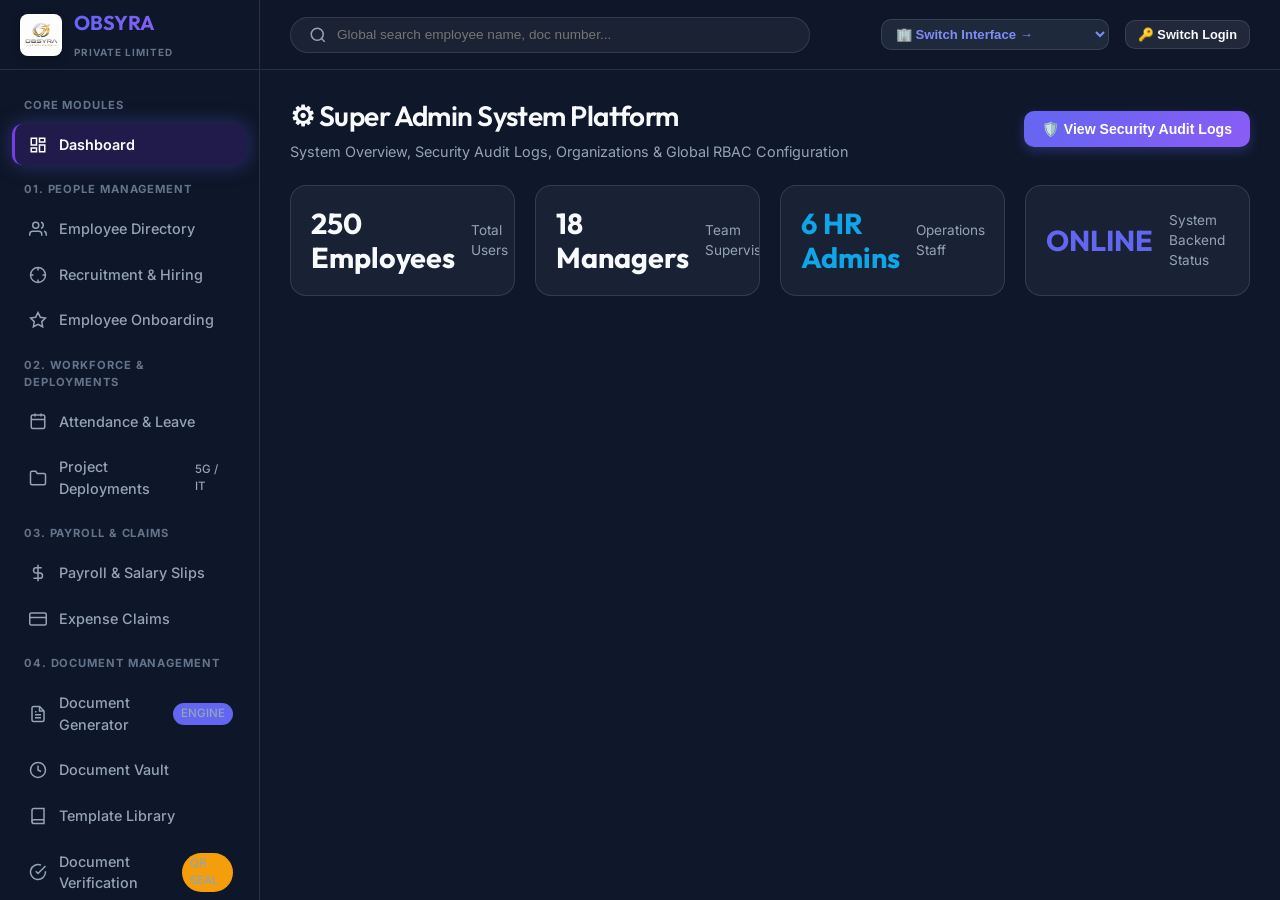
==== index.html @ b4c15754 "Comprehensive Enhancement of Obsyra Enterprise Asset Management Suite & Audit Trail Modal (v3.7.0 Bu" ====
<!DOCTYPE html>
<html lang="en">
<head>
  <meta charset="UTF-8">
  <meta name="viewport" content="width=device-width, initial-scale=1.0">
  <meta http-equiv="Cache-Control" content="no-cache, no-store, must-revalidate">
  <meta http-equiv="Pragma" content="no-cache">
  <meta http-equiv="Expires" content="0">
  <title>Obsyra HR — Enterprise Document Management & HR System</title>
  
  <!-- Google Fonts -->
  <link rel="preconnect" href="https://fonts.googleapis.com">
  <link rel="preconnect" href="https://fonts.gstatic.com" crossorigin>
  <link href="https://fonts.googleapis.com/css2?family=Inter:wght@300;400;500;600;700&family=Outfit:wght@500;600;700;800&display=swap" rel="stylesheet">
  
  <!-- Application Stylesheets -->
  <link rel="stylesheet" href="css/main.css">
  <link rel="stylesheet" href="css/components.css">
  <link rel="stylesheet" href="css/document-generator.css">

  <!-- Global Navigation Proxy Script -->
  <script>
    window.store = window.store || {
      navigate: function(v, p) {
        window.pendingView = v;
        window.pendingParams = p;
      }
    };
    window.hrApp = window.hrApp || {
      navigate: function(v, p) {
        if (window.store && typeof window.store.navigate === 'function') {
          window.store.navigate(v, p);
        } else {
          window.pendingView = v;
          window.pendingParams = p;
        }
      },
      resetSystemState: function() {
        if (window.store && typeof window.store.resetState === 'function') {
          window.store.resetState();
        } else {
          localStorage.clear();
          location.reload();
        }
      }
    };
  </script>
</head>
<body>

  <div id="app">
    <!-- Left Navigation Sidebar Drawer -->
    <aside class="sidebar">
      <div class="sidebar-header">
        <img src="assets/obsyra_logo.jpg" alt="Obsyra Logo" style="width: 42px; height: 42px; border-radius: 8px; object-fit: contain; background: #ffffff; padding: 2px; box-shadow: 0 2px 8px rgba(0,0,0,0.3);" />
        <div>
          <div class="sidebar-brand-text">OBSYRA</div>
          <small style="color: var(--text-subtle); font-size: 0.62rem; font-weight: 700; letter-spacing: 1px;">PRIVATE LIMITED</small>
        </div>
      </div>

      <nav class="sidebar-menu">
        <div class="menu-section-label">Core Modules</div>
        
        <a href="#dashboard" class="nav-item sidebar-nav-item active" data-module="dashboard" data-view="dashboard" onclick="window.store.navigate('dashboard'); return false;">
          <svg viewBox="0 0 24 24" fill="none" stroke="currentColor" stroke-width="2"><rect x="3" y="3" width="7" height="9"></rect><rect x="14" y="3" width="7" height="5"></rect><rect x="14" y="12" width="7" height="9"></rect><rect x="3" y="16" width="7" height="5"></rect></svg>
          Dashboard
        </a>

        <div class="menu-section-label">01. People Management</div>

        <a href="#employees" class="nav-item sidebar-nav-item" data-module="employees" data-view="employees" onclick="window.store.navigate('employees'); return false;">
          <svg viewBox="0 0 24 24" fill="none" stroke="currentColor" stroke-width="2"><path d="M17 21v-2a4 4 0 0 0-4-4H5a4 4 0 0 0-4 4v2"></path><circle cx="9" cy="7" r="4"></circle><path d="M23 21v-2a4 4 0 0 0-3-3.87"></path><path d="M16 3.13a4 4 0 0 1 0 7.75"></path></svg>
          Employee Directory
        </a>

        <a href="#recruitment" class="nav-item sidebar-nav-item" data-module="recruitment" data-view="recruitment" onclick="window.store.navigate('recruitment'); return false;">
          <svg viewBox="0 0 24 24" fill="none" stroke="currentColor" stroke-width="2"><circle cx="12" cy="12" r="10"></circle><line x1="22" y1="12" x2="18" y2="12"></line><line x1="6" y1="12" x2="2" y2="12"></line><line x1="12" y1="6" x2="12" y2="2"></line><line x1="12" y1="22" x2="12" y2="18"></line></svg>
          Recruitment & Hiring
        </a>

        <a href="#onboarding" class="nav-item sidebar-nav-item" data-module="onboarding" data-view="onboarding" onclick="window.store.navigate('onboarding'); return false;">
          <svg viewBox="0 0 24 24" fill="none" stroke="currentColor" stroke-width="2"><polygon points="12 2 15.09 8.26 22 9.27 17 14.14 18.18 21.02 12 17.77 5.82 21.02 7 14.14 2 9.27 8.91 8.26 12 2"></polygon></svg>
          Employee Onboarding
        </a>

        <div class="menu-section-label">02. Workforce & Deployments</div>

        <a href="#attendance" class="nav-item sidebar-nav-item" data-module="attendance" data-view="attendance" onclick="window.store.navigate('attendance'); return false;">
          <svg viewBox="0 0 24 24" fill="none" stroke="currentColor" stroke-width="2"><rect x="3" y="4" width="18" height="18" rx="2" ry="2"></rect><line x1="16" y1="2" x2="16" y2="6"></line><line x1="8" y1="2" x2="8" y2="6"></line><line x1="3" y1="10" x2="21" y2="10"></line></svg>
          Attendance & Leave
        </a>

        <a href="#projects" class="nav-item sidebar-nav-item" data-module="projects" data-view="projects" onclick="window.store.navigate('projects'); return false;">
          <svg viewBox="0 0 24 24" fill="none" stroke="currentColor" stroke-width="2"><path d="M22 19a2 2 0 0 1-2 2H4a2 2 0 0 1-2-2V5a2 2 0 0 1 2-2h5l2 3h9a2 2 0 0 1 2 2z"></path></svg>
          Project Deployments
          <span class="nav-badge" style="background: var(--accent-emerald);">5G / IT</span>
        </a>

        <div class="menu-section-label">03. Payroll & Claims</div>

        <a href="#payroll" class="nav-item sidebar-nav-item" data-module="payroll" data-view="payroll" onclick="window.store.navigate('payroll'); return false;">
          <svg viewBox="0 0 24 24" fill="none" stroke="currentColor" stroke-width="2"><line x1="12" y1="1" x2="12" y2="23"></line><path d="M17 5H9.5a3.5 3.5 0 0 0 0 7h5a3.5 3.5 0 0 1 0 7H6"></path></svg>
          Payroll & Salary Slips
        </a>

        <a href="#expenses" class="nav-item sidebar-nav-item" data-module="expenses" data-view="expenses" onclick="window.store.navigate('expenses'); return false;">
          <svg viewBox="0 0 24 24" fill="none" stroke="currentColor" stroke-width="2"><rect x="1" y="4" width="22" height="16" rx="2" ry="2"></rect><line x1="1" y1="10" x2="23" y2="10"></line></svg>
          Expense Claims
        </a>

        <div class="menu-section-label">04. Document Management</div>

        <a href="#generator" class="nav-item sidebar-nav-item" data-module="generator" data-view="generator" onclick="window.store.navigate('generator'); return false;">
          <svg viewBox="0 0 24 24" fill="none" stroke="currentColor" stroke-width="2"><path d="M14 2H6a2 2 0 0 0-2 2v16a2 2 0 0 0 2 2h12a2 2 0 0 0 2-2V8z"></path><polyline points="14 2 14 8 20 8"></polyline><line x1="16" y1="13" x2="8" y2="13"></line><line x1="16" y1="17" x2="8" y2="17"></line><polyline points="10 9 9 9 8 9"></polyline></svg>
          Document Generator
          <span class="nav-badge" style="background: var(--primary);">ENGINE</span>
        </a>

        <a href="#history" class="nav-item sidebar-nav-item" data-module="history" data-view="history" onclick="window.store.navigate('history'); return false;">
          <svg viewBox="0 0 24 24" fill="none" stroke="currentColor" stroke-width="2"><circle cx="12" cy="12" r="10"></circle><polyline points="12 6 12 12 16 14"></polyline></svg>
          Document Vault
        </a>

        <a href="#templates" class="nav-item sidebar-nav-item" data-module="templates" data-view="templates" onclick="window.store.navigate('templates'); return false;">
          <svg viewBox="0 0 24 24" fill="none" stroke="currentColor" stroke-width="2"><path d="M4 19.5A2.5 2.5 0 0 1 6.5 17H20"></path><path d="M6.5 2H20v20H6.5A2.5 2.5 0 0 1 4 19.5v-15A2.5 2.5 0 0 1 6.5 2z"></path></svg>
          Template Library
        </a>

        <a href="#verification" class="nav-item sidebar-nav-item" data-module="verification" data-view="verification" onclick="window.store.navigate('verification'); return false;">
          <svg viewBox="0 0 24 24" fill="none" stroke="currentColor" stroke-width="2"><path d="M22 11.08V12a10 10 0 1 1-5.93-9.14"></path><polyline points="22 4 12 14.01 9 11.01"></polyline></svg>
          Document Verification
          <span class="nav-badge" style="background: var(--accent-amber);">QR SEAL</span>
        </a>

        <div class="menu-section-label">05. Operations & Performance</div>

        <a href="#assets" class="nav-item sidebar-nav-item" data-module="assets" data-view="assets" onclick="window.store.navigate('assets'); return false;">
          <svg viewBox="0 0 24 24" fill="none" stroke="currentColor" stroke-width="2"><rect x="2" y="3" width="20" height="14" rx="2" ry="2"></rect><line x1="8" y1="21" x2="16" y2="21"></line><line x1="12" y1="17" x2="12" y2="21"></line></svg>
          Asset Register
        </a>

        <a href="#performance" class="nav-item sidebar-nav-item" data-module="performance" data-view="performance" onclick="window.store.navigate('performance'); return false;">
          <svg viewBox="0 0 24 24" fill="none" stroke="currentColor" stroke-width="2"><polyline points="23 6 13.5 15.5 8.5 10.5 1 18"></polyline><polyline points="17 6 23 6 23 12"></polyline></svg>
          Performance Reviews
        </a>

        <a href="#training" class="nav-item sidebar-nav-item" data-module="training" data-view="training" onclick="window.store.navigate('training'); return false;">
          <svg viewBox="0 0 24 24" fill="none" stroke="currentColor" stroke-width="2"><path d="M22 10v6M2 10l10-5 10 5-10 5z"></path><path d="M6 12v5c3 3 9 3 12 0v-5"></path></svg>
          Training & Certifications
        </a>

        <a href="#exit" class="nav-item sidebar-nav-item" data-module="exit" data-view="exit" onclick="window.store.navigate('exit'); return false;">
          <svg viewBox="0 0 24 24" fill="none" stroke="currentColor" stroke-width="2"><path d="M9 21H5a2 2 0 0 1-2-2V5a2 2 0 0 1 2-2h4"></path><polyline points="16 17 21 12 16 7"></polyline><line x1="21" y1="12" x2="9" y2="12"></line></svg>
          Exit & Separation
        </a>

        <div class="menu-section-label">06. Intelligence & System Admin</div>

        <a href="#reports" class="nav-item sidebar-nav-item" data-module="reports" data-view="reports" onclick="window.store.navigate('reports'); return false;">
          <svg viewBox="0 0 24 24" fill="none" stroke="currentColor" stroke-width="2"><line x1="18" y1="20" x2="18" y2="10"></line><line x1="12" y1="20" x2="12" y2="4"></line><line x1="6" y1="20" x2="6" y2="14"></line></svg>
          Reports & Analytics
        </a>

        <a href="#auditLogs" class="nav-item sidebar-nav-item" data-module="auditLogs" data-view="auditLogs" onclick="window.store.navigate('auditLogs'); return false;">
          <svg viewBox="0 0 24 24" fill="none" stroke="currentColor" stroke-width="2"><path d="M12 22s8-4 8-10V5l-8-3-8 3v7c0 6 8 10 8 10z"></path></svg>
          Security Audit Logs
        </a>

        <a href="#settings" class="nav-item sidebar-nav-item" data-module="settings" data-view="settings" onclick="window.store.navigate('settings'); return false;">
          <svg viewBox="0 0 24 24" fill="none" stroke="currentColor" stroke-width="2"><circle cx="12" cy="12" r="3"></circle><path d="M19.4 15a1.65 1.65 0 0 0 .33 1.82l.06.06a2 2 0 0 1 0 2.83 2 2 0 0 1-2.83 0l-.06-.06a1.65 1.65 0 0 0-1.82-.33 1.65 1.65 0 0 0-1 1.51V21a2 2 0 0 1-2 2 2 2 0 0 1-2-2v-.09A1.65 1.65 0 0 0 9 19.4a1.65 1.65 0 0 0-1.82.33l-.06.06a2 2 0 0 1-2.83 0 2 2 0 0 1 0-2.83l.06-.06a1.65 1.65 0 0 0 .33-1.82 1.65 1.65 0 0 0-1.51-1H3a2 2 0 0 1-2-2 2 2 0 0 1 2-2h.09A1.65 1.65 0 0 0 4.6 9a1.65 1.65 0 0 0-.33-1.82l-.06-.06a2 2 0 0 1 0-2.83 2 2 0 0 1 2.83 0l.06.06a1.65 1.65 0 0 0 1.82.33H9a1.65 1.65 0 0 0 1-1.51V3a2 2 0 0 1 2-2 2 2 0 0 1 2 2v.09a1.65 1.65 0 0 0 1 1.51 1.65 1.65 0 0 0 1.82-.33l.06-.06a2 2 0 0 1 2.83 0 2 2 0 0 1 0 2.83l-.06.06a1.65 1.65 0 0 0-.33 1.82V9a1.65 1.65 0 0 0 1.51 1H21a2 2 0 0 1 2 2 2 2 0 0 1-2 2h-.09a1.65 1.65 0 0 0-1.51 1z"></path></svg>
          Company Settings
        </a>
      </nav>
    </aside>

    <!-- Main Content App Wrapper -->
    <div class="main-wrapper">
      <!-- Top Sticky Navbar -->
      <header class="navbar">
        <button class="mobile-menu-toggle" onclick="window.hrApp.toggleMobileSidebar()" aria-label="Toggle Navigation Menu">☰</button>
        <div class="search-bar">
          <svg width="18" height="18" viewBox="0 0 24 24" fill="none" stroke="currentColor" stroke-width="2" style="color: var(--text-muted);"><circle cx="11" cy="11" r="8"></circle><line x1="21" y1="21" x2="16.65" y2="16.65"></line></svg>
          <input type="text" placeholder="Global search employee name, doc number..." onkeyup="if(event.key === 'Enter') { window.store.navigate('employees'); }">
        </div>

        <div class="user-profile-widget">
          <div class="role-switcher-dropdown">
            <select onchange="if(this.value.includes('.html')) window.location.href=this.value; else window.store.navigate(this.value);" style="background: var(--bg-surface); color: #818cf8; border: 1px solid var(--border-color); padding: 6px 10px; border-radius: var(--radius-md); font-size: 0.82rem; font-weight: 600; cursor: pointer;">
              <option value="">🏢 Switch Interface &rarr;</option>
              <option value="dashboard">📊 Executive HR Hub</option>
              <option value="login.html">📍 Attendance Portal (Mobile)</option>
              <option value="attendance">📍 Attendance Engine</option>
              <option value="payroll">💰 Payroll Matrix</option>
              <option value="assets">💻 Asset Suite</option>
              <option value="generator">📄 Document Vault</option>
              <option value="verification">🔍 Verification Portal</option>
            </select>
          </div>

          <button class="btn btn-sm btn-secondary" onclick="window.hrApp.openLoginModal()" style="display: flex; align-items: center; gap: 6px; font-weight: 600;">
            🔑 Switch Login
          </button>
        </div>
      </header>

      <!-- Dynamic Page Module Mount Target -->
      <main class="page-content" id="viewContainer">
        <div class="page-header">
          <div class="page-title-group">
            <h1>HR Dashboard</h1>
            <p class="page-subtitle">Welcome back, Swapnil Ghodke (Super Admin) • Obsyra Private Limited</p>
          </div>
          <div style="display: flex; gap: 10px;">
            <button class="btn btn-primary" onclick="window.store.navigate('generator')">
              Generate Document
            </button>
            <button class="btn btn-secondary" onclick="window.hrApp.openAddEmployeeModal()">
              Add Employee
            </button>
          </div>
        </div>

        <!-- Stat Cards Row -->
        <div class="grid-4" style="margin-bottom: 25px;">
          <div class="stat-card">
            <div class="stat-icon-wrapper" style="background: rgba(99, 102, 241, 0.15); color: #818cf8;">
              <svg width="24" height="24" viewBox="0 0 24 24" fill="none" stroke="currentColor" stroke-width="2"><path d="M17 21v-2a4 4 0 0 0-4-4H5a4 4 0 0 0-4 4v2"></path><circle cx="9" cy="7" r="4"></circle><path d="M23 21v-2a4 4 0 0 0-3-3.87"></path><path d="M16 3.13a4 4 0 0 1 0 7.75"></path></svg>
            </div>
            <div>
              <div class="stat-value">4</div>
              <div class="stat-label">Total Employees</div>
            </div>
          </div>

          <div class="stat-card">
            <div class="stat-icon-wrapper" style="background: rgba(16, 185, 129, 0.15); color: #34d399;">
              <svg width="24" height="24" viewBox="0 0 24 24" fill="none" stroke="currentColor" stroke-width="2"><path d="M22 11.08V12a10 10 0 1 1-5.93-9.14"></path><polyline points="22 4 12 14.01 9 11.01"></polyline></svg>
            </div>
            <div>
              <div class="stat-value" style="color: var(--accent-emerald);">4</div>
              <div class="stat-label">Active Staff</div>
            </div>
          </div>

          <div class="stat-card">
            <div class="stat-icon-wrapper" style="background: rgba(245, 158, 11, 0.15); color: #fbbf24;">
              <svg width="24" height="24" viewBox="0 0 24 24" fill="none" stroke="currentColor" stroke-width="2"><path d="M14 2H6a2 2 0 0 0-2 2v16a2 2 0 0 0 2 2h12a2 2 0 0 0 2-2V8z"></path><polyline points="14 2 14 8 20 8"></polyline><line x1="16" y1="13" x2="8" y2="13"></line><line x1="16" y1="17" x2="8" y2="17"></line><polyline points="10 9 9 9 8 9"></polyline></svg>
            </div>
            <div>
              <div class="stat-value" style="color: var(--accent-amber);">3</div>
              <div class="stat-label">Documents Issued</div>
            </div>
          </div>

          <div class="stat-card">
            <div class="stat-icon-wrapper" style="background: rgba(139, 92, 246, 0.15); color: #a78bfa;">
              <svg width="24" height="24" viewBox="0 0 24 24" fill="none" stroke="currentColor" stroke-width="2"><rect x="2" y="7" width="20" height="14" rx="2" ry="2"></rect><path d="M16 21V5a2 2 0 0 0-2-2h-4a2 2 0 0 0-2 2v16"></path></svg>
            </div>
            <div>
              <div class="stat-value" style="color: var(--primary);">16</div>
              <div class="stat-label">Document Templates</div>
            </div>
          </div>
        </div>

        <!-- Quick Action Launchpad -->
        <div class="glass-card" style="margin-bottom: 25px;">
          <h3 style="margin-bottom: 15px; font-size: 1.1rem;">Quick Action Launchpad</h3>
          <div style="display: flex; gap: 12px; flex-wrap: wrap;">
            <button class="btn btn-secondary" onclick="window.store.navigate('generator', { templateId: 'TPL-ETHICS-01' })">
              📜 Code of Ethics Sign-Off
            </button>
            <button class="btn btn-secondary" onclick="window.store.navigate('generator', { templateId: 'TPL-APPT-01' })">
              📄 Generate Appointment Letter
            </button>
            <button class="btn btn-secondary" onclick="window.store.navigate('generator', { templateId: 'TPL-OFFER-01' })">
              ✉️ Generate Offer Letter
            </button>
            <button class="btn btn-secondary" onclick="window.store.navigate('generator', { templateId: 'TPL-INCR-01' })">
              📈 Generate Increment Letter
            </button>
            <button class="btn btn-secondary" onclick="window.store.navigate('generator', { templateId: 'TPL-EXP-01' })">
              🎖️ Experience Certificate
            </button>
            <button class="btn btn-secondary" onclick="window.store.navigate('employees')">
              👥 Employee Directory
            </button>
            <button class="btn btn-secondary" onclick="window.store.navigate('history')">
              📜 Document Vault
            </button>
          </div>
        </div>

        <!-- Dashboard Content Split -->
        <div class="grid-2">
          <!-- Recent Document Activity Stream -->
          <div class="glass-card">
            <div style="display: flex; justify-content: space-between; align-items: center; margin-bottom: 15px;">
              <h3 style="font-size: 1.1rem;">Recent Document Generations</h3>
              <a href="javascript:void(0)" data-view="history" onclick="window.store.navigate('history'); return false;" style="font-size: 0.85rem; color: var(--primary); font-weight: 600;">View All Vault &rarr;</a>
            </div>
            <div class="table-responsive">
              <table class="data-table">
                <thead>
                  <tr>
                    <th>Doc Serial Number</th>
                    <th>Employee</th>
                    <th>Document Title</th>
                    <th>Date</th>
                  </tr>
                </thead>
                <tbody>
                  <tr>
                    <td><span style="font-family: monospace; color: var(--primary); font-weight: 600;">OBS-OFFER-2026-0028</span></td>
                    <td><strong>Rahul Sharma</strong><br><small style="color: var(--text-muted);">OBS-ENG-26-002</small></td>
                    <td><span class="badge badge-primary">Offer Letter</span></td>
                    <td><small>11 August 2026</small></td>
                  </tr>
                  <tr>
                    <td><span style="font-family: monospace; color: var(--primary); font-weight: 600;">OBS-APPT-2026-0014</span></td>
                    <td><strong>Priya Patel</strong><br><small style="color: var(--text-muted);">OBS-HR-26-003</small></td>
                    <td><span class="badge badge-primary">Appointment Letter</span></td>
                    <td><small>10 August 2026</small></td>
                  </tr>
                </tbody>
              </table>
            </div>
          </div>

          <!-- Quick Employee Roster -->
          <div class="glass-card">
            <div style="display: flex; justify-content: space-between; align-items: center; margin-bottom: 15px;">
              <h3 style="font-size: 1.1rem;">Recent Employee Master</h3>
              <a href="javascript:void(0)" data-view="employees" onclick="window.store.navigate('employees'); return false;" style="font-size: 0.85rem; color: var(--primary); font-weight: 600;">Manage Employees &rarr;</a>
            </div>
            <div style="display: flex; flex-direction: column; gap: 12px;">
              <div style="display: flex; align-items: center; justify-content: space-between; padding: 10px 14px; background: rgba(255,255,255,0.03); border: 1px solid var(--border-color); border-radius: var(--radius-md);">
                <div style="display: flex; align-items: center; gap: 12px;">
                  <div class="avatar-badge" style="width: 34px; height: 34px; font-size: 0.8rem;">SG</div>
                  <div>
                    <strong style="font-size: 0.9rem;">Swapnil Ghodke</strong>
                    <div style="font-size: 0.78rem; color: var(--text-muted);">Head of HR &bull; Executive Management</div>
                  </div>
                </div>
                <button class="btn btn-sm btn-secondary" onclick="window.store.navigate('employees')">
                  View Profile
                </button>
              </div>
              <div style="display: flex; align-items: center; justify-content: space-between; padding: 10px 14px; background: rgba(255,255,255,0.03); border: 1px solid var(--border-color); border-radius: var(--radius-md);">
                <div style="display: flex; align-items: center; gap: 12px;">
                  <div class="avatar-badge" style="width: 34px; height: 34px; font-size: 0.8rem; background: var(--secondary);">RS</div>
                  <div>
                    <strong style="font-size: 0.9rem;">Rahul Sharma</strong>
                    <div style="font-size: 0.78rem; color: var(--text-muted);">Senior Software Engineer &bull; Engineering</div>
                  </div>
                </div>
                <button class="btn btn-sm btn-secondary" onclick="window.store.navigate('employees')">
                  View Profile
                </button>
              </div>
            </div>
          </div>
        </div>

        <!-- Corporate System Footer -->
        <footer style="margin-top: 40px; padding-top: 20px; border-top: 1px solid var(--border-color); display: flex; justify-content: space-between; align-items: center; color: var(--text-subtle); font-size: 0.78rem;">
          <div>
            <strong>Obsyra Private Limited</strong> &bull; CIN: U63991PN2026PTC252127 &bull; Wagholi, Pune, Maharashtra 412207
          </div>
          <div>
            Obsyra HR v2.5 Enterprise Edition &bull; Secured & Compliance Verified
          </div>
        </footer>
      </main>
    </div>
  </div>

  <!-- Entry Script (Universal Standalone Bundle) -->
  <script src="js/bundle.js?v=3.7.0&t=1786511149"></script>
</body>
</html>
---- css/main.css ----
/* Base Design System Tokens & Global Layout */
:root {
  /* Color Palette - Dark Slate & Electric Indigo Theme */
  --bg-dark: #0f172a;
  --bg-surface: #1e293b;
  --bg-surface-elevated: #334155;
  --bg-card: rgba(30, 41, 59, 0.7);
  --bg-card-hover: rgba(51, 65, 85, 0.8);
  
  --border-color: rgba(226, 232, 240, 0.12);
  --border-color-light: rgba(226, 232, 240, 0.2);
  
  --primary: #6366f1;
  --primary-hover: #4f46e5;
  --primary-gradient: linear-gradient(135deg, #6366f1 0%, #8b5cf6 100%);
  --accent-teal: #10b981;
  --accent-amber: #f59e0b;
  --accent-rose: #f43f5e;
  --accent-sky: #0ea5e9;
  
  --text-main: #f8fafc;
  --text-muted: #94a3b8;
  --text-subtle: #64748b;
  
  --font-body: 'Inter', -apple-system, BlinkMacSystemFont, "Segoe UI", Roboto, sans-serif;
  --font-heading: 'Outfit', sans-serif;
  
  --shadow-sm: 0 1px 3px rgba(0,0,0,0.3);
  --shadow-md: 0 4px 14px rgba(0,0,0,0.4);
  --shadow-lg: 0 10px 25px -5px rgba(0,0,0,0.5), 0 8px 10px -6px rgba(0,0,0,0.5);
  --shadow-glow: 0 0 20px rgba(99, 102, 241, 0.35);
  
  --radius-sm: 6px;
  --radius-md: 10px;
  --radius-lg: 16px;
  --radius-full: 9999px;
  
  --transition: all 0.2s cubic-bezier(0.4, 0, 0.2, 1);
  --sidebar-width: 260px;
  --navbar-height: 70px;
}

/* Custom Scrollbar Styles */
::-webkit-scrollbar {
  width: 6px;
  height: 6px;
}

::-webkit-scrollbar-track {
  background: rgba(15, 23, 42, 0.5);
  border-radius: var(--radius-full);
}

::-webkit-scrollbar-thumb {
  background: rgba(99, 102, 241, 0.35);
  border-radius: var(--radius-full);
}

::-webkit-scrollbar-thumb:hover {
  background: var(--primary);
}

/* Light Theme Overrides when toggled */
body.light-theme {
  --bg-dark: #f8fafc;
  --bg-surface: #ffffff;
  --bg-surface-elevated: #f1f5f9;
  --bg-card: rgba(255, 255, 255, 0.9);
  --bg-card-hover: #f1f5f9;
  --border-color: #e2e8f0;
  --text-main: #0f172a;
  --text-muted: #64748b;
  --text-subtle: #94a3b8;
}

* {
  box-sizing: border-box;
  margin: 0;
  padding: 0;
}

body {
  font-family: var(--font-body);
  background-color: var(--bg-dark);
  color: var(--text-main);
  line-height: 1.5;
  overflow-x: hidden;
  min-height: 100vh;
}

h1, h2, h3, h4, h5, h6 {
  font-family: var(--font-heading);
  font-weight: 600;
  color: var(--text-main);
  letter-spacing: -0.02em;
}

a {
  color: var(--primary);
  text-decoration: none;
}

/* Main App Shell Layout */
#app {
  display: flex;
  min-height: 100vh;
}

/* Sidebar Navigation */
.sidebar {
  width: var(--sidebar-width);
  height: 100vh;
  max-height: 100vh;
  background: rgba(15, 23, 42, 0.95);
  backdrop-filter: blur(16px);
  border-right: 1px solid var(--border-color);
  display: flex;
  flex-direction: column;
  position: fixed;
  top: 0;
  bottom: 0;
  left: 0;
  z-index: 100;
  overflow-y: auto;
  overflow-x: hidden;
  pointer-events: auto !important;
  transition: var(--transition);
}

.sidebar a, .sidebar .nav-item, .sidebar .sidebar-nav-item {
  cursor: pointer !important;
  user-select: none !important;
  pointer-events: auto !important;
}

.sidebar-header {
  height: var(--navbar-height);
  padding: 0 20px;
  display: flex;
  align-items: center;
  gap: 12px;
  border-bottom: 1px solid var(--border-color);
  flex-shrink: 0;
}

.sidebar-brand-text {
  font-family: var(--font-heading);
  font-size: 1.25rem;
  font-weight: 700;
  background: var(--primary-gradient);
  -webkit-background-clip: text;
  -webkit-text-fill-color: transparent;
}

.sidebar-menu {
  flex: 1;
  overflow-y: auto;
  overflow-x: hidden;
  padding: 15px 12px 60px 12px;
  display: flex;
  flex-direction: column;
  gap: 4px;
}

.menu-section-label {
  font-size: 0.7rem;
  font-weight: 700;
  text-transform: uppercase;
  letter-spacing: 0.08em;
  color: var(--text-subtle);
  padding: 12px 12px 6px 12px;
}

.nav-item, .sidebar-nav-item {
  display: flex;
  align-items: center;
  gap: 12px;
  padding: 10px 14px;
  border-radius: var(--radius-md);
  color: var(--text-muted);
  font-size: 0.9rem;
  font-weight: 500;
  cursor: pointer;
  text-decoration: none !important;
  user-select: none;
  border-left: 3px solid transparent;
  transition: var(--transition);
}

.nav-item:hover, .sidebar-nav-item:hover {
  background: rgba(255, 255, 255, 0.05);
  color: var(--text-main);
}

.nav-item.active, .sidebar-nav-item.active {
  background: rgba(124, 58, 237, 0.18) !important;
  border-left: 3px solid #7c3aed !important;
  color: #ffffff !important;
  font-weight: 600;
  box-shadow: var(--shadow-glow);
}

.nav-item svg, .sidebar-nav-item svg {
  width: 18px;
  height: 18px;
  flex-shrink: 0;
}

.nav-badge {
  margin-left: auto;
  font-size: 0.72rem;
  padding: 2px 8px;
  border-radius: var(--radius-full);
  background: rgba(255, 255, 255, 0.15);
}

/* Main Content Area */
.main-wrapper {
  flex: 1;
  margin-left: var(--sidebar-width);
  display: flex;
  flex-direction: column;
  min-height: 100vh;
}

/* Top Navbar */
.navbar {
  height: var(--navbar-height);
  background: rgba(15, 23, 42, 0.8);
  backdrop-filter: blur(12px);
  border-bottom: 1px solid var(--border-color);
  padding: 0 30px;
  display: flex;
  align-items: center;
  justify-content: space-between;
  position: sticky;
  top: 0;
  z-index: 90;
}

.search-bar {
  display: flex;
  align-items: center;
  gap: 10px;
  background: rgba(255, 255, 255, 0.05);
  border: 1px solid var(--border-color);
  padding: 8px 18px;
  border-radius: var(--radius-full);
  width: 520px;
  max-width: 100%;
}

.search-bar input {
  background: transparent;
  border: none;
  outline: none;
  color: var(--text-main);
  font-size: 0.85rem;
  flex: 1;
  width: 100%;
  padding-right: 12px;
}

.user-profile-widget {
  display: flex;
  align-items: center;
  gap: 16px;
}

.role-switcher-dropdown select {
  background: var(--bg-surface);
  color: var(--text-main);
  border: 1px solid var(--border-color);
  padding: 6px 12px;
  border-radius: var(--radius-md);
  font-size: 0.82rem;
  font-weight: 500;
  cursor: pointer;
}

.avatar-badge {
  width: 38px;
  height: 38px;
  border-radius: var(--radius-full);
  background: var(--primary-gradient);
  display: flex;
  align-items: center;
  justify-content: center;
  font-weight: 700;
  font-size: 0.9rem;
  color: #ffffff;
}

/* Page Content View Area */
.page-content {
  padding: 25px 30px 80px 30px;
  flex: 1;
}

.page-header {
  display: flex;
  align-items: center;
  justify-content: space-between;
  margin-bottom: 22px;
}

.page-title-group h1 {
  font-size: 1.75rem;
  margin-bottom: 4px;
}

.page-subtitle {
  color: var(--text-muted);
  font-size: 0.9rem;
}

/* Glassmorphism Card Container */
.glass-card {
  background: var(--bg-card);
  backdrop-filter: blur(12px);
  border: 1px solid var(--border-color);
  border-radius: var(--radius-lg);
  padding: 24px;
  box-shadow: var(--shadow-md);
  transition: var(--transition);
}

.glass-card:hover {
  border-color: var(--border-color-light);
}

/* Grid System */
.grid-2 { display: grid; grid-template-columns: repeat(2, 1fr); gap: 20px; }
.grid-3 { display: grid; grid-template-columns: repeat(3, 1fr); gap: 20px; }
.grid-4 { display: grid; grid-template-columns: repeat(4, 1fr); gap: 20px; }

/* Mobile Menu Toggle Button */
.mobile-menu-toggle {
  display: none;
  background: var(--bg-surface);
  border: 1px solid var(--border-color);
  color: var(--text-main);
  font-size: 1.3rem;
  padding: 6px 12px;
  border-radius: var(--radius-md);
  cursor: pointer;
  margin-right: 12px;
}

/* Tablet Responsive Breakpoint (769px to 1024px) */
@media (min-width: 769px) and (max-width: 1024px) {
  :root {
    --sidebar-width: 220px;
  }
  
  .sidebar {
    width: 220px;
  }
  
  .main-content {
    margin-left: 220px;
    width: calc(100% - 220px);
  }
  
  .grid-4 { grid-template-columns: repeat(2, 1fr); gap: 16px; }
  .grid-3 { grid-template-columns: repeat(2, 1fr); gap: 16px; }
  .grid-2 { grid-template-columns: repeat(2, 1fr); gap: 16px; }
  
  .page-content {
    padding: 20px 20px 70px 20px;
  }
}

/* Mobile Responsive Breakpoint (max-width: 768px) */
@media (max-width: 768px) {
  .mobile-menu-toggle {
    display: inline-flex;
    align-items: center;
    justify-content: center;
  }

  .sidebar {
    position: fixed;
    top: 0;
    left: -280px;
    width: 280px;
    height: 100vh;
    z-index: 9999;
    transition: left 0.3s cubic-bezier(0.4, 0, 0.2, 1);
    box-shadow: 0 0 30px rgba(0,0,0,0.8);
  }

  .sidebar.mobile-open {
    left: 0;
  }

  .main-content {
    margin-left: 0 !important;
    width: 100% !important;
  }

  .top-header {
    padding: 0 15px;
    gap: 10px;
  }

  .search-bar {
    max-width: 180px;
  }

  .page-content {
    padding: 15px 15px 60px 15px;
  }

  .page-header {
    flex-direction: column;
    align-items: flex-start;
    gap: 12px;
  }

  .page-header > div {
    width: 100%;
    flex-wrap: wrap;
  }

  .page-title-group h1 {
    font-size: 1.35rem;
  }

  .grid-4, .grid-3, .grid-2 {
    grid-template-columns: 1fr !important;
    gap: 12px !important;
  }

  .stat-card {
    padding: 14px;
  }

  .glass-card {
    padding: 16px;
    border-radius: var(--radius-md);
  }

  .user-profile-widget span:not(.avatar-badge) {
    display: none;
  }
}
---- css/components.css ----
/* UI Components stylesheet */

/* Stat Cards */
.stat-card {
  background: var(--bg-card);
  border: 1px solid var(--border-color);
  border-radius: var(--radius-lg);
  padding: 20px;
  display: flex;
  align-items: center;
  gap: 16px;
  position: relative;
  overflow: hidden;
}

.stat-icon-wrapper {
  width: 52px;
  height: 52px;
  border-radius: var(--radius-md);
  display: flex;
  align-items: center;
  justify-content: center;
  background: rgba(99, 102, 241, 0.12);
  color: var(--primary);
}

.stat-value {
  font-size: 1.8rem;
  font-weight: 700;
  font-family: var(--font-heading);
  line-height: 1.2;
}

.stat-label {
  font-size: 0.85rem;
  color: var(--text-muted);
}

/* Action Buttons */
.btn {
  display: inline-flex;
  align-items: center;
  justify-content: center;
  gap: 8px;
  padding: 10px 18px;
  border-radius: var(--radius-md);
  font-size: 0.88rem;
  font-weight: 600;
  cursor: pointer;
  border: none;
  transition: var(--transition);
}

.btn-primary {
  background: var(--primary-gradient);
  color: #ffffff;
  box-shadow: 0 4px 12px rgba(99, 102, 241, 0.3);
}

.btn-primary:hover {
  opacity: 0.92;
  transform: translateY(-1px);
  box-shadow: 0 6px 16px rgba(99, 102, 241, 0.45);
}

.btn-secondary {
  background: rgba(255, 255, 255, 0.08);
  color: var(--text-main);
  border: 1px solid var(--border-color);
}

.btn-secondary:hover {
  background: rgba(255, 255, 255, 0.14);
}

.btn-success {
  background: linear-gradient(135deg, #10b981 0%, #059669 100%);
  color: #ffffff;
}

.btn-sm {
  padding: 6px 12px;
  font-size: 0.8rem;
}

/* Badges */
.badge {
  display: inline-flex;
  align-items: center;
  gap: 4px;
  padding: 4px 10px;
  border-radius: var(--radius-full);
  font-size: 0.75rem;
  font-weight: 600;
  text-transform: uppercase;
  letter-spacing: 0.03em;
}

.badge-active { background: rgba(16, 185, 129, 0.15); color: #34d399; border: 1px solid rgba(16, 185, 129, 0.3); }
.badge-pending { background: rgba(245, 158, 11, 0.15); color: #fbbf24; border: 1px solid rgba(245, 158, 11, 0.3); }
.badge-danger { background: rgba(244, 63, 94, 0.15); color: #f87171; border: 1px solid rgba(244, 63, 94, 0.3); }
.badge-primary { background: rgba(99, 102, 241, 0.15); color: #818cf8; border: 1px solid rgba(99, 102, 241, 0.3); }

/* Data Tables */
.table-responsive {
  width: 100%;
  overflow-x: auto;
}

.data-table {
  width: 100%;
  border-collapse: collapse;
  text-align: left;
  font-size: 0.88rem;
}

.data-table th {
  padding: 12px 16px;
  background: rgba(255, 255, 255, 0.03);
  color: var(--text-muted);
  font-weight: 600;
  text-transform: uppercase;
  font-size: 0.75rem;
  letter-spacing: 0.05em;
  border-bottom: 1px solid var(--border-color);
}

.data-table td {
  padding: 14px 16px;
  border-bottom: 1px solid var(--border-color);
  color: var(--text-main);
  vertical-align: middle;
}

.data-table tbody tr:hover {
  background: rgba(255, 255, 255, 0.03);
}

/* Tabs UI */
.tabs-nav {
  display: flex;
  gap: 8px;
  border-bottom: 1px solid var(--border-color);
  margin-bottom: 24px;
  overflow-x: auto;
}

.tab-btn {
  padding: 10px 18px;
  background: transparent;
  border: none;
  border-bottom: 2px solid transparent;
  color: var(--text-muted);
  font-weight: 500;
  font-size: 0.9rem;
  cursor: pointer;
  transition: var(--transition);
  white-space: nowrap;
}

.tab-btn:hover {
  color: var(--text-main);
}

.tab-btn.active {
  color: var(--primary);
  border-bottom-color: var(--primary);
  font-weight: 600;
}

/* Forms & Inputs */
.form-group {
  display: flex;
  flex-direction: column;
  gap: 6px;
  margin-bottom: 16px;
}

.form-label {
  font-size: 0.82rem;
  font-weight: 600;
  color: var(--text-muted);
}

.form-control {
  background: var(--bg-surface);
  border: 1px solid var(--border-color);
  border-radius: var(--radius-md);
  padding: 10px 14px;
  color: var(--text-main);
  font-size: 0.9rem;
  outline: none;
  transition: var(--transition);
}

.form-control:focus {
  border-color: var(--primary);
  box-shadow: 0 0 0 3px rgba(99, 102, 241, 0.2);
}

textarea.form-control {
  min-height: 100px;
  resize: vertical;
}

/* Step Wizard Stepper */
.stepper-header {
  display: flex;
  align-items: center;
  justify-content: space-between;
  margin-bottom: 30px;
  position: relative;
}

.step-item {
  display: flex;
  align-items: center;
  gap: 10px;
  z-index: 2;
}

.step-number {
  width: 32px;
  height: 32px;
  border-radius: var(--radius-full);
  background: var(--bg-surface);
  border: 2px solid var(--border-color);
  display: flex;
  align-items: center;
  justify-content: center;
  font-weight: 700;
  font-size: 0.85rem;
}

.step-item.active .step-number {
  background: var(--primary);
  border-color: var(--primary);
  color: #ffffff;
}

.step-item.completed .step-number {
  background: var(--accent-teal);
  border-color: var(--accent-teal);
  color: #ffffff;
}

/* Modal Popup & Accessibility Layer */
.modal-overlay {
  position: fixed;
  top: 0; left: 0; right: 0; bottom: 0;
  background: rgba(15, 23, 42, 0.88);
  backdrop-filter: blur(10px);
  display: none;
  align-items: center;
  justify-content: center;
  z-index: 10000;
  opacity: 0;
  pointer-events: none;
  transition: opacity 0.2s ease-in-out;
}

.modal-overlay.open, .modal-overlay.is-active {
  display: flex !important;
  opacity: 1 !important;
  pointer-events: auto !important;
}

.modal-container {
  background: var(--bg-surface);
  border: 1px solid var(--border-color-light);
  border-radius: var(--radius-lg);
  width: 90%;
  max-width: 800px;
  max-height: 88vh;
  overflow-y: auto;
  padding: 24px;
  box-shadow: var(--shadow-lg);
}

.modal-header {
  display: flex;
  align-items: center;
  justify-content: space-between;
  margin-bottom: 20px;
  border-bottom: 1px solid var(--border-color);
  padding-bottom: 15px;
}

.modal-close {
  background: transparent;
  border: none;
  color: var(--text-muted);
  font-size: 1.5rem;
  cursor: pointer;
}
---- css/document-generator.css ----
/* Enhanced Document Generator Layout, High-Fidelity Preview & Print CSS */

/* Main Builder Container Grid Options */
.generator-layout-3col {
  display: grid;
  grid-template-columns: 320px 1fr;
  gap: 20px;
  align-items: start;
}

/* 3-Column Wide View Mode */
.generator-layout-3col.mode-3col {
  grid-template-columns: 260px 300px 1fr;
}

/* Single Paper Focus Mode */
.generator-layout-3col.mode-paper {
  grid-template-columns: 1fr;
}

/* Single Form Focus Mode */
.generator-layout-3col.mode-form {
  grid-template-columns: 1fr;
}

@media (max-width: 1200px) {
  .generator-layout-3col {
    grid-template-columns: 1fr;
  }
}

/* View Mode Selector Toolbar */
.view-mode-toolbar {
  display: flex;
  align-items: center;
  justify-content: space-between;
  background: var(--bg-card);
  border: 1px solid var(--border-color);
  border-radius: var(--radius-lg);
  padding: 10px 16px;
  margin-bottom: 15px;
  gap: 15px;
  flex-wrap: wrap;
}

.view-mode-btn-group {
  display: flex;
  gap: 6px;
}

.view-mode-btn {
  padding: 6px 12px;
  border-radius: var(--radius-md);
  background: rgba(255, 255, 255, 0.05);
  border: 1px solid var(--border-color);
  color: var(--text-muted);
  font-size: 0.82rem;
  font-weight: 500;
  cursor: pointer;
  transition: var(--transition);
}

.view-mode-btn:hover {
  color: var(--text-main);
  background: rgba(255, 255, 255, 0.1);
}

.view-mode-btn.active {
  background: var(--primary-gradient);
  color: #ffffff;
  border-color: transparent;
  font-weight: 600;
}

/* Builder Controls Panel */
.builder-panel {
  background: var(--bg-card);
  border: 1px solid var(--border-color);
  border-radius: var(--radius-lg);
  padding: 18px;
  display: flex;
  flex-direction: column;
  gap: 16px;
  max-height: calc(100vh - 140px);
  overflow-y: auto;
}

.builder-panel-title {
  font-size: 0.95rem;
  font-weight: 700;
  color: var(--text-main);
  border-bottom: 1px solid var(--border-color);
  padding-bottom: 8px;
  margin: 0;
  display: flex;
  align-items: center;
  gap: 8px;
}

/* Clause Toggle Switches */
.clause-toggle-group {
  display: flex;
  flex-direction: column;
  gap: 8px;
}

.clause-checkbox-item {
  display: flex;
  align-items: center;
  gap: 10px;
  padding: 8px 10px;
  background: rgba(255, 255, 255, 0.03);
  border: 1px solid var(--border-color);
  border-radius: var(--radius-md);
  cursor: pointer;
  transition: var(--transition);
  font-size: 0.82rem;
}

.clause-checkbox-item:hover {
  background: rgba(99, 102, 241, 0.1);
  border-color: rgba(99, 102, 241, 0.3);
}

.clause-checkbox-item input[type="checkbox"] {
  accent-color: var(--primary);
  width: 16px;
  height: 16px;
  cursor: pointer;
}

/* Document Paper Box (Responsive Auto-Fitting Viewport) */
.paper-viewport {
  background: #1e293b;
  border: 1px solid var(--border-color);
  border-radius: var(--radius-lg);
  padding: 20px;
  display: flex;
  flex-direction: column;
  align-items: center;
  overflow-x: auto;
  max-height: calc(100vh - 140px);
  overflow-y: auto;
  box-shadow: inset 0 0 20px rgba(0,0,0,0.5);
  position: relative;
}

/* Scalable Responsive Document Paper Canvas & A4 Anti-Orphan Layout Engine */
.document-paper {
  width: 210mm;
  min-height: 297mm;
  background: #ffffff;
  color: #1e293b;
  padding: 12mm 14mm 14mm 14mm;
  box-shadow: 0 12px 35px rgba(0, 0, 0, 0.5);
  position: relative;
  display: flex;
  flex-direction: column;
  justify-content: space-between;
  box-sizing: border-box;
  margin: 0 auto;
  font-family: 'Inter', Arial, sans-serif;
  transition: transform 0.2s ease, width 0.2s ease;
  -webkit-print-color-adjust: exact !important;
  print-color-adjust: exact !important;
}

/* Prevent Orphaned Words, Headings & Signature Blocks Across Pages */
.document-paper h1,
.document-paper h2,
.document-paper h3,
.document-paper h4,
.document-paper h5,
.document-paper h6 {
  break-after: avoid !important;
  page-break-after: avoid !important;
  orphans: 3;
  widows: 3;
}

.document-paper table,
.document-paper tr,
.document-paper td,
.document-paper th,
.document-paper .signature-block,
.document-paper .acknowledgement-box,
.document-paper .letterhead-footer-block,
.document-paper .obsyra-footer-container,
.document-paper blockquote,
.document-paper ul,
.document-paper ol {
  break-inside: avoid !important;
  page-break-inside: avoid !important;
}

.document-paper p {
  orphans: 3;
  widows: 3;
  line-height: 1.55;
  margin-bottom: 8px;
}

.document-paper table {
  margin: 10px 0 !important;
}

.document-paper td,
.document-paper th {
  padding: 5px 8px !important;
}

/* Page Break Container for Acceptance Sheet */
.document-page-break {
  page-break-before: always !important;
  break-before: page !important;
  margin-top: 25px;
  padding-top: 20px;
  border-top: 2px dashed #cbd5e1;
}

/* --- Official Obsyra Letterhead Header Block --- */
.obsyra-header-container {
  margin-bottom: 20px;
  width: 100%;
}

.obsyra-header-top {
  display: flex;
  align-items: center;
  justify-content: space-between;
  padding-bottom: 12px;
  gap: 15px;
}

.obsyra-brand-box {
  display: flex;
  align-items: center;
}

.obsyra-contact-box {
  display: flex;
  align-items: center;
  gap: 14px;
}

.obsyra-contact-separator {
  width: 1.5px;
  height: 65px;
  background-color: #cbd5e1;
}

.obsyra-contact-list {
  display: flex;
  flex-direction: column;
  gap: 4px;
  font-size: 11px;
  color: #334155;
  line-height: 1.35;
}

.obsyra-contact-item {
  display: flex;
  align-items: center;
  gap: 6px;
}

.obsyra-icon-gold {
  width: 13px;
  height: 13px;
  color: #c59b27;
  flex-shrink: 0;
}

/* --- Dual-Color Angled Header Divider Ribbon Bar --- */
.obsyra-header-ribbon {
  display: flex;
  height: 14px;
  width: 100%;
  position: relative;
  overflow: hidden;
  margin-top: 4px;
  -webkit-print-color-adjust: exact !important;
  print-color-adjust: exact !important;
}

.ribbon-gold-left {
  width: 22%;
  background: linear-gradient(90deg, #b8860b 0%, #c59b27 50%, #e6c25a 100%) !important;
  clip-path: polygon(0 0, 85% 0, 100% 100%, 0 100%);
  margin-right: -15px;
  z-index: 2;
  -webkit-print-color-adjust: exact !important;
  print-color-adjust: exact !important;
}

.ribbon-charcoal-center {
  flex: 1;
  background: linear-gradient(90deg, #3a3d40 0%, #2d3033 100%) !important;
  clip-path: polygon(15px 0, 97% 0, 100% 100%, 0% 100%);
  z-index: 1;
  -webkit-print-color-adjust: exact !important;
  print-color-adjust: exact !important;
}

.ribbon-gold-right {
  width: 25px;
  background: linear-gradient(90deg, #c59b27 0%, #e6c25a 100%) !important;
  clip-path: polygon(10px 0, 100% 0, 100% 100%, 0 100%);
  margin-left: -5px;
  z-index: 2;
  -webkit-print-color-adjust: exact !important;
  print-color-adjust: exact !important;
}

/* Letter Content Container */
.paper-body {
  flex: 1;
  font-size: 12.5px;
  line-height: 1.55;
  color: #1e293b;
  margin-top: 6px;
}

.paper-body p {
  margin-bottom: 8px;
}

.paper-body h1, .paper-body h2, .paper-body h3, .paper-body h4 {
  margin-top: 14px;
  margin-bottom: 6px;
  break-after: avoid !important;
  page-break-after: avoid !important;
}

.paper-body table {
  margin: 8px 0 !important;
}

.paper-body td, .paper-body th {
  padding: 4px 8px !important;
  font-size: 12px;
}

/* Signatures & Seal Block */
.letterhead-footer-block {
  margin-top: 15px;
  margin-bottom: 10px;
  display: flex;
  align-items: flex-end;
  justify-content: space-between;
  break-inside: avoid !important;
  page-break-inside: avoid !important;
}

.signatory-box {
  text-align: left;
  font-size: 11.5px;
  color: #334155;
}

.signatory-box strong {
  color: #0f172a;
}

.seal-stamp-box {
  text-anchor: middle;
}

/* --- Official Obsyra Letterhead Footer Block --- */
.obsyra-footer-container {
  margin-top: auto;
  padding-top: 15px;
  position: relative;
  width: 100%;
}

.obsyra-footer-top-line {
  height: 1.5px;
  background: linear-gradient(90deg, #c59b27 0%, #e6c25a 50%, #b8860b 100%) !important;
  width: 100%;
  margin-bottom: 12px;
  -webkit-print-color-adjust: exact !important;
  print-color-adjust: exact !important;
}

.obsyra-footer-columns {
  display: flex;
  align-items: center;
  justify-content: space-between;
  gap: 8px;
  padding-bottom: 12px;
}

.obsyra-footer-col {
  display: flex;
  align-items: center;
  gap: 6px;
  flex: 1;
  border-right: 1px solid #e2e8f0;
  padding-right: 6px;
}

.obsyra-footer-col:last-child {
  border-right: none;
  padding-right: 0;
}

.obsyra-footer-circle-icon {
  width: 24px;
  height: 24px;
  border-radius: 50%;
  border: 1.5px solid #c59b27;
  display: flex;
  align-items: center;
  justify-content: center;
  color: #c59b27;
  flex-shrink: 0;
}

.obsyra-footer-circle-icon svg {
  width: 12px;
  height: 12px;
}

.obsyra-footer-col-title {
  font-family: 'Outfit', sans-serif;
  font-weight: 700;
  font-size: 8.5px;
  color: #c59b27;
  text-transform: uppercase;
  letter-spacing: 0.5px;
  line-height: 1.2;
}

.obsyra-footer-col-desc {
  font-size: 9px;
  color: #1e293b;
  font-weight: 500;
  line-height: 1.25;
}

.obsyra-footer-tagline-bar {
  display: flex;
  align-items: center;
  justify-content: center;
  gap: 15px;
  margin: 8px 0 12px 0;
}

.obsyra-footer-line-left, .obsyra-footer-line-right {
  height: 1px;
  width: 40px;
  background: #c59b27;
}

.obsyra-footer-tagline-text {
  font-family: 'Outfit', sans-serif;
  font-weight: 700;
  font-size: 9px;
  color: #334155;
  letter-spacing: 2px;
  text-transform: uppercase;
}

/* Bottom Metallic Curved Wave Ribbon Bar with Angled Right Stripes */
.obsyra-footer-bottom-ribbon {
  height: 16px;
  width: 100%;
  background: linear-gradient(90deg, #c59b27 0%, #d4af37 60%, #b8860b 100%) !important;
  position: relative;
  display: flex;
  align-items: center;
  justify-content: flex-end;
  clip-path: polygon(0% 0, 100% 0, 100% 100%, 0% 100%);
  -webkit-print-color-adjust: exact !important;
  print-color-adjust: exact !important;
}

.obsyra-footer-stripe-silver {
  width: 8px;
  height: 100%;
  background: #cbd5e1 !important;
  transform: skewX(-30deg);
  margin-right: 4px;
  -webkit-print-color-adjust: exact !important;
  print-color-adjust: exact !important;
}

.obsyra-footer-stripe-gold {
  width: 8px;
  height: 100%;
  background: #e6c25a !important;
  transform: skewX(-30deg);
  margin-right: 10px;
  -webkit-print-color-adjust: exact !important;
  print-color-adjust: exact !important;
}

.watermark-overlay {
  position: absolute;
  top: 50%;
  left: 50%;
  transform: translate(-50%, -50%) rotate(-35deg);
  font-size: 4.5rem;
  font-weight: 900;
  color: rgba(197, 155, 39, 0.07);
  text-transform: uppercase;
  letter-spacing: 0.1em;
  pointer-events: none;
  user-select: none;
}

/* Variable Chips Toolbar for Template Editor */
.variable-chips-container {
  display: flex;
  flex-wrap: wrap;
  gap: 6px;
  margin-bottom: 12px;
  padding: 10px;
  background: rgba(255, 255, 255, 0.04);
  border-radius: var(--radius-md);
  border: 1px dashed var(--border-color);
}

.var-chip {
  background: rgba(99, 102, 241, 0.15);
  color: #a5b4fc;
  border: 1px solid rgba(99, 102, 241, 0.3);
  padding: 3px 8px;
  border-radius: var(--radius-sm);
  font-size: 0.75rem;
  font-family: monospace;
  cursor: pointer;
  transition: var(--transition);
}

.var-chip:hover {
  background: var(--primary);
  color: #ffffff;
}

/* ==========================================================================
   ULTRA HIGH-FIDELITY PRINT STYLES (@media print)
   ========================================================================== */
@media print {
  /* Force exact color printing for ribbons, gradients, and icons */
  * {
    -webkit-print-color-adjust: exact !important;
    print-color-adjust: exact !important;
    color-adjust: exact !important;
  }

  /* Hide app navigation chrome */
  .sidebar,
  .navbar,
  .view-mode-toolbar,
  .builder-panel,
  .page-header,
  .toast-container {
    display: none !important;
  }

  /* Reset main wrapper layout for clean page printing */
  html, body {
    background: #ffffff !important;
    color: #1e293b !important;
    margin: 0 !important;
    padding: 0 !important;
    width: 100% !important;
    height: auto !important;
    overflow: visible !important;
  }

  #app, .main-wrapper, .page-content {
    margin: 0 !important;
    padding: 0 !important;
    width: 100% !important;
    display: block !important;
  }

  .generator-layout-3col {
    display: block !important;
  }

  .paper-viewport {
    background: transparent !important;
    padding: 0 !important;
    margin: 0 !important;
    border: none !important;
    box-shadow: none !important;
    max-height: none !important;
    overflow: visible !important;
  }

  .document-paper {
    width: 100% !important;
    max-width: 100% !important;
    min-height: auto !important;
    margin: 0 !important;
    padding: 10mm 12mm !important;
    box-shadow: none !important;
    border: none !important;
    transform: none !important;
    page-break-after: avoid;
  }

  .document-page-break {
    page-break-before: always !important;
    break-before: page !important;
    margin-top: 0 !important;
    padding-top: 10mm !important;
    border-top: none !important;
  }

  @page {
    size: A4 portrait;
    margin: 8mm 10mm 10mm 10mm;
  }
}
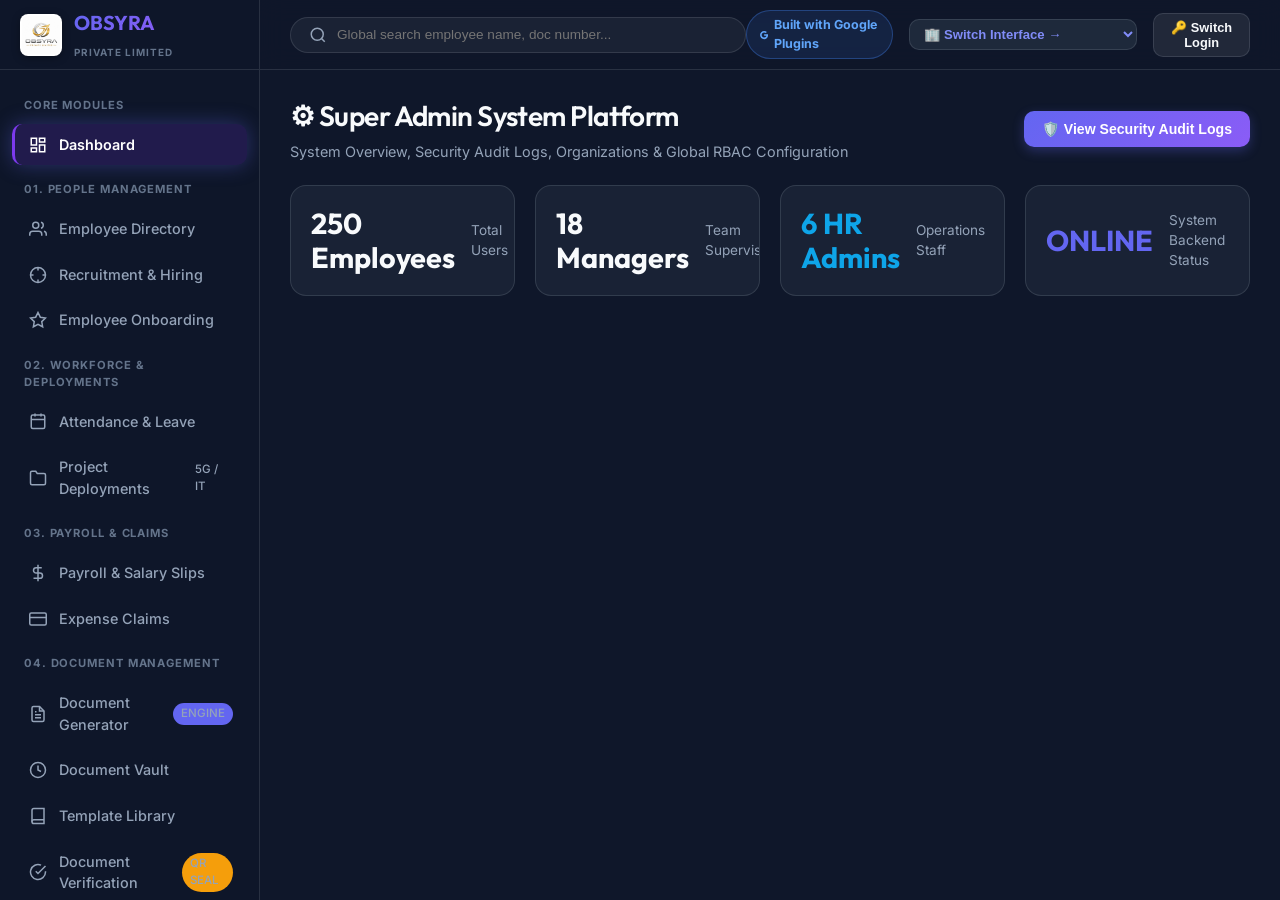
==== commit f6319564: "Integrate Built with Google Plugins badge & Google Technologies ecosystem integration" ====
--- a/index.html
+++ b/index.html
@@ -185,6 +185,11 @@
         </div>
 
         <div class="user-profile-widget">
+          <div style="display: flex; align-items: center; gap: 6px; background: rgba(66, 133, 244, 0.12); border: 1px solid rgba(66, 133, 244, 0.35); padding: 5px 12px; border-radius: 9999px; font-size: 0.78rem; font-weight: 700; color: #60a5fa;">
+            <svg width="14" height="14" viewBox="0 0 24 24" fill="currentColor"><path d="M12.545,10.239v3.821h5.445c-0.712,2.315-2.647,3.972-5.445,3.972c-3.332,0-6.033-2.701-6.033-6.032 s2.701-6.032,6.033-6.032c1.498,0,2.866,0.549,3.921,1.453l2.814-2.814C17.503,2.988,15.139,2,12.545,2 C6.997,2,2.5,6.497,2.5,12.045s4.497,10.045,10.045,10.045c5.787,0,9.601-4.068,9.601-9.771c0-0.702-0.076-1.385-0.198-2.08H12.545z"/></svg>
+            <span>Built with Google Plugins</span>
+          </div>
+
           <div class="role-switcher-dropdown">
             <select onchange="if(this.value.includes('.html')) window.location.href=this.value; else window.store.navigate(this.value);" style="background: var(--bg-surface); color: #818cf8; border: 1px solid var(--border-color); padding: 6px 10px; border-radius: var(--radius-md); font-size: 0.82rem; font-weight: 600; cursor: pointer;">
               <option value="">🏢 Switch Interface &rarr;</option>
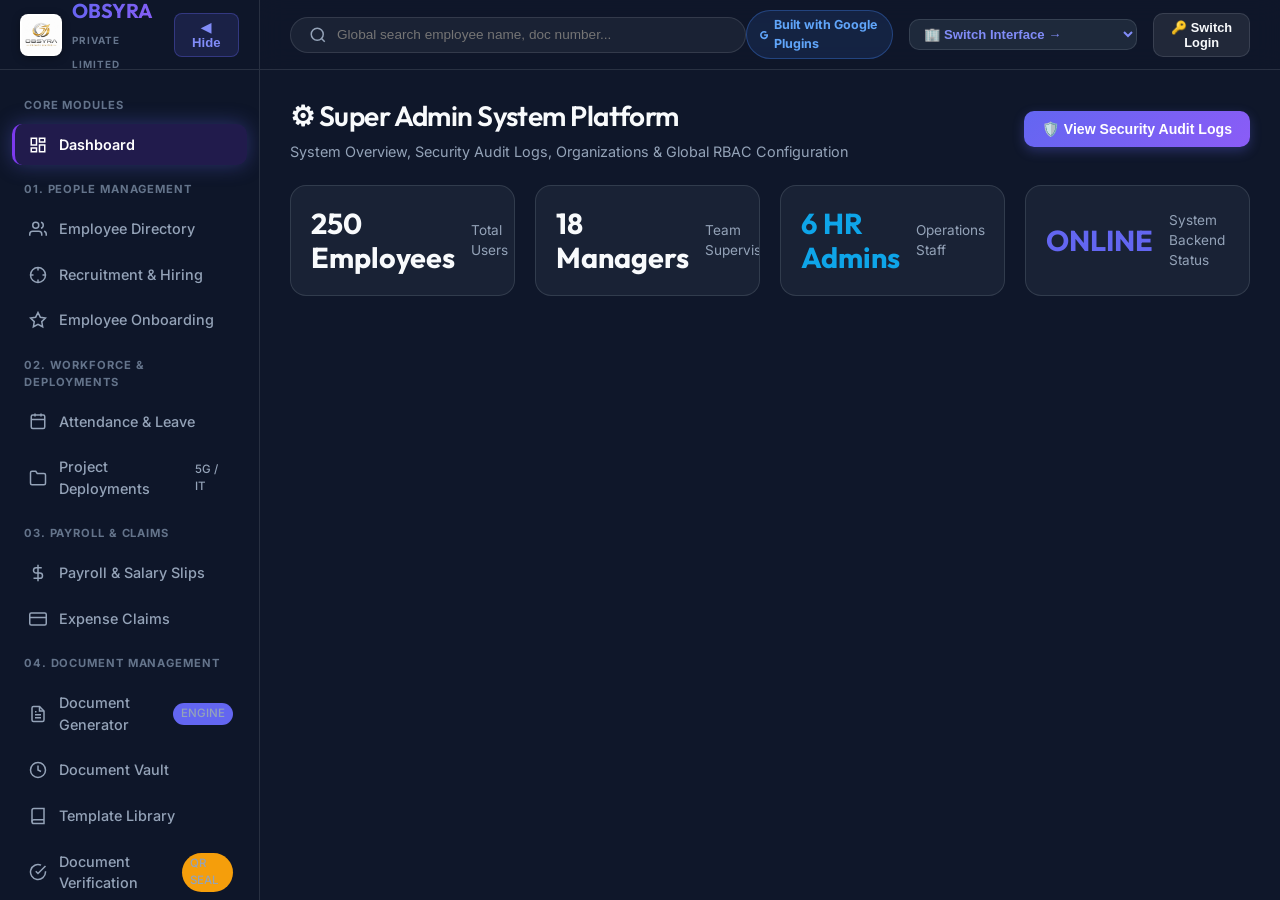
==== commit 7ee63f66: "Add dedicated Hide Sidebar button on sidebar header and restore expand button on navbar (v3.9.0 Bund" ====
--- a/index.html
+++ b/index.html
@@ -51,12 +51,17 @@
   <div id="app">
     <!-- Left Navigation Sidebar Drawer -->
     <aside class="sidebar">
-      <div class="sidebar-header">
-        <img src="assets/obsyra_logo.jpg" alt="Obsyra Logo" style="width: 42px; height: 42px; border-radius: 8px; object-fit: contain; background: #ffffff; padding: 2px; box-shadow: 0 2px 8px rgba(0,0,0,0.3);" />
-        <div>
-          <div class="sidebar-brand-text">OBSYRA</div>
-          <small style="color: var(--text-subtle); font-size: 0.62rem; font-weight: 700; letter-spacing: 1px;">PRIVATE LIMITED</small>
-        </div>
+      <div class="sidebar-header" style="display: flex; justify-content: space-between; align-items: center;">
+        <div style="display: flex; align-items: center; gap: 10px;">
+          <img src="assets/obsyra_logo.jpg" alt="Obsyra Logo" style="width: 42px; height: 42px; border-radius: 8px; object-fit: contain; background: #ffffff; padding: 2px; box-shadow: 0 2px 8px rgba(0,0,0,0.3);" />
+          <div>
+            <div class="sidebar-brand-text">OBSYRA</div>
+            <small style="color: var(--text-subtle); font-size: 0.62rem; font-weight: 700; letter-spacing: 1px;">PRIVATE LIMITED</small>
+          </div>
+        </div>
+        <button type="button" class="sidebar-toggle-btn" onclick="window.toggleSidebarCollapse()" title="Hide Sidebar Navigation" aria-label="Hide Sidebar Navigation">
+          ◀ Hide
+        </button>
       </div>
 
       <nav class="sidebar-menu">
@@ -179,6 +184,9 @@
       <!-- Top Sticky Navbar -->
       <header class="navbar">
         <button class="mobile-menu-toggle" onclick="window.hrApp.toggleMobileSidebar()" aria-label="Toggle Navigation Menu">☰</button>
+        <button type="button" id="sidebarExpandBtn" class="sidebar-toggle-btn" onclick="window.toggleSidebarCollapse()" title="Show Sidebar Navigation" aria-label="Show Sidebar Navigation" style="display: none; margin-right: 10px;">
+          ▶ Show Sidebar
+        </button>
         <div class="search-bar">
           <svg width="18" height="18" viewBox="0 0 24 24" fill="none" stroke="currentColor" stroke-width="2" style="color: var(--text-muted);"><circle cx="11" cy="11" r="8"></circle><line x1="21" y1="21" x2="16.65" y2="16.65"></line></svg>
           <input type="text" placeholder="Global search employee name, doc number..." onkeyup="if(event.key === 'Enter') { window.store.navigate('employees'); }">
@@ -382,6 +390,6 @@
   </div>
 
   <!-- Entry Script (Universal Standalone Bundle) -->
-  <script src="js/bundle.js?v=3.7.0&t=1786511149"></script>
+  <script src="js/bundle.js?v=3.9.0&t=1786511151"></script>
 </body>
 </html>
--- a/css/main.css
+++ b/css/main.css
@@ -38,6 +38,47 @@
   --transition: all 0.2s cubic-bezier(0.4, 0, 0.2, 1);
   --sidebar-width: 260px;
   --navbar-height: 70px;
+}
+
+/* Sidebar Hide / Collapse Toggle Button System */
+.sidebar-toggle-btn {
+  background: rgba(99, 102, 241, 0.15);
+  border: 1px solid rgba(99, 102, 241, 0.35);
+  color: #818cf8;
+  padding: 6px 12px;
+  border-radius: 8px;
+  font-size: 0.82rem;
+  font-weight: 700;
+  cursor: pointer;
+  display: inline-flex;
+  align-items: center;
+  gap: 6px;
+  transition: all 0.2s cubic-bezier(0.4, 0, 0.2, 1);
+}
+
+.sidebar-toggle-btn:hover {
+  background: var(--primary);
+  color: #ffffff;
+  box-shadow: 0 0 12px rgba(99, 102, 241, 0.4);
+}
+
+.sidebar {
+  transition: transform 0.3s cubic-bezier(0.4, 0, 0.2, 1), opacity 0.25s ease !important;
+}
+
+.sidebar.collapsed {
+  transform: translateX(-100%) !important;
+  opacity: 0 !important;
+  pointer-events: none !important;
+}
+
+.main-content {
+  transition: margin-left 0.3s cubic-bezier(0.4, 0, 0.2, 1), width 0.3s cubic-bezier(0.4, 0, 0.2, 1) !important;
+}
+
+.main-content.expanded-full {
+  margin-left: 0 !important;
+  width: 100% !important;
 }
 
 /* Custom Scrollbar Styles */
@@ -379,69 +420,101 @@
     justify-content: center;
   }
 
-  .sidebar {
-    position: fixed;
-    top: 0;
-    left: -280px;
-    width: 280px;
-    height: 100vh;
-    z-index: 9999;
-    transition: left 0.3s cubic-bezier(0.4, 0, 0.2, 1);
-    box-shadow: 0 0 30px rgba(0,0,0,0.8);
-  }
-
-  .sidebar.mobile-open {
-    left: 0;
-  }
-
-  .main-content {
-    margin-left: 0 !important;
-    width: 100% !important;
-  }
-
-  .top-header {
-    padding: 0 15px;
-    gap: 10px;
-  }
-
-  .search-bar {
-    max-width: 180px;
-  }
-
-  .page-content {
-    padding: 15px 15px 60px 15px;
-  }
-
-  .page-header {
-    flex-direction: column;
-    align-items: flex-start;
-    gap: 12px;
-  }
-
-  .page-header > div {
-    width: 100%;
-    flex-wrap: wrap;
-  }
-
-  .page-title-group h1 {
-    font-size: 1.35rem;
-  }
-
-  .grid-4, .grid-3, .grid-2 {
-    grid-template-columns: 1fr !important;
-    gap: 12px !important;
-  }
-
-  .stat-card {
-    padding: 14px;
-  }
-
-  .glass-card {
-    padding: 16px;
-    border-radius: var(--radius-md);
-  }
-
-  .user-profile-widget span:not(.avatar-badge) {
-    display: none;
-  }
-}
+  /* Responsive Layout System & Tablet Breakpoints */
+  @media (min-width: 768px) and (max-width: 1199px) {
+    .grid-4 {
+      grid-template-columns: repeat(2, 1fr) !important;
+      gap: 16px !important;
+    }
+    .grid-3 {
+      grid-template-columns: repeat(2, 1fr) !important;
+      gap: 16px !important;
+    }
+  }
+
+  @media (max-width: 767px) {
+    .sidebar {
+      position: fixed;
+      top: 0;
+      left: -280px;
+      width: 280px;
+      height: 100vh;
+      z-index: 9999;
+      transition: left 0.3s cubic-bezier(0.4, 0, 0.2, 1);
+      box-shadow: 0 0 30px rgba(0,0,0,0.8);
+    }
+
+    .sidebar.mobile-open {
+      left: 0;
+    }
+
+    .main-content {
+      margin-left: 0 !important;
+      width: 100% !important;
+    }
+
+    .navbar {
+      padding: 0 15px;
+      gap: 10px;
+    }
+
+    .search-bar {
+      max-width: 160px;
+    }
+
+    .page-content {
+      padding: 15px 15px 60px 15px;
+    }
+
+    .page-header {
+      flex-direction: column;
+      align-items: flex-start;
+      gap: 12px;
+    }
+
+    .page-header > div {
+      width: 100%;
+      flex-wrap: wrap;
+    }
+
+    .page-title-group h1 {
+      font-size: 1.35rem;
+    }
+
+    .grid-4, .grid-3, .grid-2 {
+      grid-template-columns: 1fr !important;
+      gap: 12px !important;
+    }
+
+    .stat-card {
+      padding: 14px;
+    }
+
+    .glass-card {
+      padding: 16px;
+      border-radius: var(--radius-md);
+    }
+
+    .user-profile-widget span:not(.avatar-badge) {
+      display: none;
+    }
+  }
+
+  /* Official Print Styles for Document Slips */
+  @media print {
+    .sidebar, .navbar, .header-bar, .btn, .modal-close, button {
+      display: none !important;
+    }
+    body, .main-content, .page-content, .modal-overlay, .modal-container {
+      background: white !important;
+      color: black !important;
+      padding: 0 !important;
+      margin: 0 !important;
+      box-shadow: none !important;
+    }
+    #printableHandoverSlip {
+      border: 2px solid black !important;
+      background: white !important;
+      color: black !important;
+    }
+  }
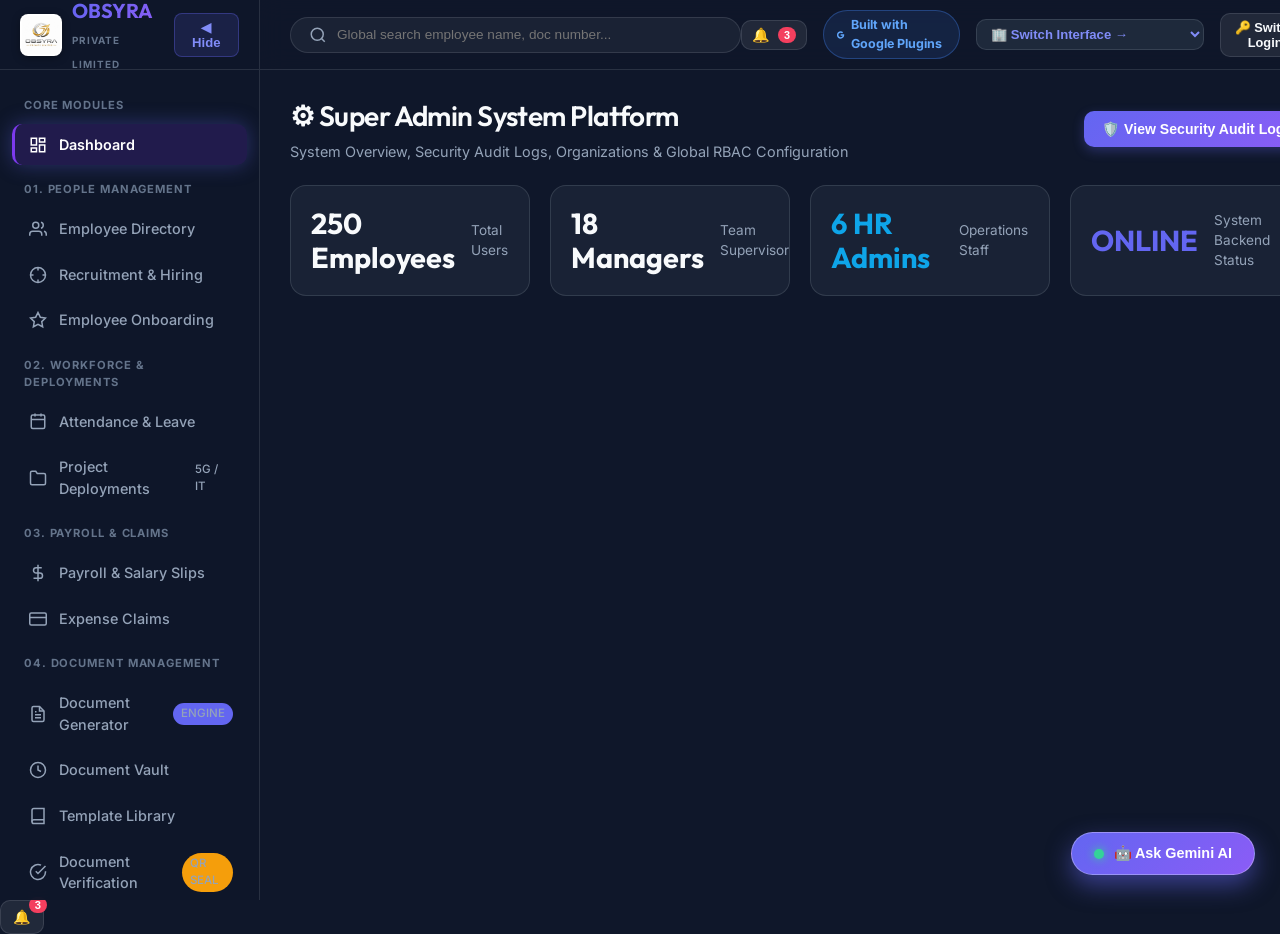
==== commit 61930a29: "Major Upgrade v5.0.0: Gemini AI Copilot Chat Widget, Google Maps Geofence Map, Notification & Approv" ====
--- a/index.html
+++ b/index.html
@@ -49,6 +49,11 @@
 <body>
 
   <div id="app">
+    <!-- Floating Unhide Sidebar Button -->
+    <button type="button" id="floatingUnhideBtn" class="floating-unhide-btn" onclick="window.toggleSidebarCollapse()" title="Unhide Sidebar Navigation" aria-label="Unhide Sidebar Navigation" style="display: none;">
+      ▶ Unhide Sidebar
+    </button>
+
     <!-- Left Navigation Sidebar Drawer -->
     <aside class="sidebar">
       <div class="sidebar-header" style="display: flex; justify-content: space-between; align-items: center;">
@@ -193,6 +198,10 @@
         </div>
 
         <div class="user-profile-widget">
+          <button id="notificationBellBtn" class="btn btn-secondary" onclick="window.toggleNotificationDrawer()" title="View Notifications & Approvals" style="position: relative; padding: 6px 10px; font-weight: 600;">
+            🔔 <span style="background: var(--accent-rose); color: white; border-radius: 9999px; padding: 2px 6px; font-size: 0.68rem; font-weight: 800;" id="unreadNotifCount">3</span>
+          </button>
+
           <div style="display: flex; align-items: center; gap: 6px; background: rgba(66, 133, 244, 0.12); border: 1px solid rgba(66, 133, 244, 0.35); padding: 5px 12px; border-radius: 9999px; font-size: 0.78rem; font-weight: 700; color: #60a5fa;">
             <svg width="14" height="14" viewBox="0 0 24 24" fill="currentColor"><path d="M12.545,10.239v3.821h5.445c-0.712,2.315-2.647,3.972-5.445,3.972c-3.332,0-6.033-2.701-6.033-6.032 s2.701-6.032,6.033-6.032c1.498,0,2.866,0.549,3.921,1.453l2.814-2.814C17.503,2.988,15.139,2,12.545,2 C6.997,2,2.5,6.497,2.5,12.045s4.497,10.045,10.045,10.045c5.787,0,9.601-4.068,9.601-9.771c0-0.702-0.076-1.385-0.198-2.08H12.545z"/></svg>
             <span>Built with Google Plugins</span>
@@ -390,6 +399,6 @@
   </div>
 
   <!-- Entry Script (Universal Standalone Bundle) -->
-  <script src="js/bundle.js?v=3.9.0&t=1786511151"></script>
+  <script src="js/bundle.js?v=5.0.0&t=1786511153"></script>
 </body>
 </html>
--- a/css/main.css
+++ b/css/main.css
@@ -40,7 +40,7 @@
   --navbar-height: 70px;
 }
 
-/* Sidebar Hide / Collapse Toggle Button System */
+/* Sidebar Hide / Collapse & Floating Unhide Button System */
 .sidebar-toggle-btn {
   background: rgba(99, 102, 241, 0.15);
   border: 1px solid rgba(99, 102, 241, 0.35);
@@ -60,6 +60,31 @@
   background: var(--primary);
   color: #ffffff;
   box-shadow: 0 0 12px rgba(99, 102, 241, 0.4);
+}
+
+.floating-unhide-btn {
+  position: fixed;
+  top: 18px;
+  left: 18px;
+  z-index: 10001;
+  background: var(--primary-gradient);
+  color: #ffffff;
+  border: 1px solid rgba(255, 255, 255, 0.25);
+  padding: 8px 16px;
+  border-radius: 9999px;
+  font-size: 0.85rem;
+  font-weight: 700;
+  cursor: pointer;
+  box-shadow: 0 4px 15px rgba(99, 102, 241, 0.5);
+  display: flex;
+  align-items: center;
+  gap: 6px;
+  transition: all 0.2s cubic-bezier(0.4, 0, 0.2, 1);
+}
+
+.floating-unhide-btn:hover {
+  transform: translateY(-2px) scale(1.03);
+  box-shadow: 0 6px 20px rgba(99, 102, 241, 0.7);
 }
 
 .sidebar {
--- a/css/components.css
+++ b/css/components.css
@@ -293,3 +293,44 @@
   font-size: 1.5rem;
   cursor: pointer;
 }
+
+/* AI Copilot Trigger Pill */
+.ai-copilot-trigger {
+  position: fixed;
+  bottom: 25px;
+  right: 25px;
+  z-index: 10001;
+  background: var(--primary-gradient);
+  color: #ffffff;
+  border: 1px solid rgba(255, 255, 255, 0.3);
+  padding: 12px 22px;
+  border-radius: 9999px;
+  font-size: 0.9rem;
+  font-weight: 700;
+  cursor: pointer;
+  box-shadow: 0 10px 25px rgba(99, 102, 241, 0.5);
+  display: flex;
+  align-items: center;
+  gap: 10px;
+  transition: all 0.3s cubic-bezier(0.4, 0, 0.2, 1);
+}
+
+.ai-copilot-trigger:hover {
+  transform: translateY(-3px) scale(1.04);
+  box-shadow: 0 15px 35px rgba(99, 102, 241, 0.7);
+}
+
+.ai-pulse-dot {
+  width: 10px;
+  height: 10px;
+  border-radius: 9999px;
+  background: #34d399;
+  box-shadow: 0 0 10px #34d399;
+  animation: pulse 2s infinite;
+}
+
+@keyframes pulse {
+  0% { transform: scale(0.95); opacity: 0.8; }
+  50% { transform: scale(1.25); opacity: 1; }
+  100% { transform: scale(0.95); opacity: 0.8; }
+}
